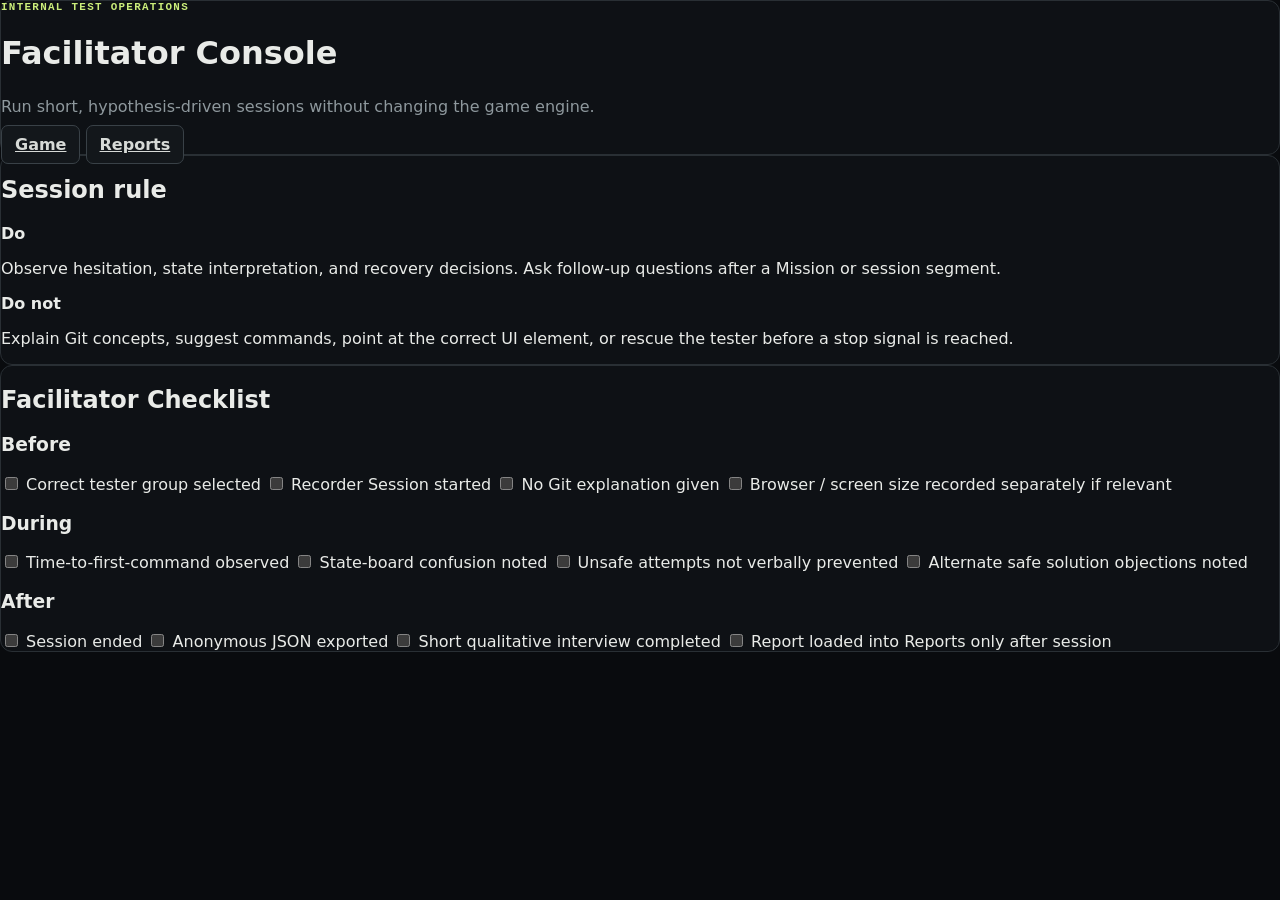
==== facilitator.html @ 0c157c48 "사내 Test Facilitator 페이지 추가" ====
<!doctype html>
<html lang="en">
<head>
  <meta charset="utf-8">
  <meta name="viewport" content="width=device-width, initial-scale=1">
  <title>Git Adventures · Facilitator</title>
  <link rel="stylesheet" href="styles.css">
  <link rel="stylesheet" href="facilitator.css">
</head>
<body>
  <main class="facilitator-shell">
    <header class="facilitator-header panel">
      <div>
        <p class="eyebrow">INTERNAL TEST OPERATIONS</p>
        <h1>Facilitator Console</h1>
        <p class="muted">Run short, hypothesis-driven sessions without changing the game engine.</p>
      </div>
      <nav class="facilitator-nav">
        <a class="button secondary" href="/">Game</a>
        <a class="button secondary" href="/reports.html">Reports</a>
      </nav>
    </header>

    <section class="panel facilitator-guide">
      <h2>Session rule</h2>
      <div class="rule-grid">
        <article><strong>Do</strong><p>Observe hesitation, state interpretation, and recovery decisions. Ask follow-up questions after a Mission or session segment.</p></article>
        <article><strong>Do not</strong><p>Explain Git concepts, suggest commands, point at the correct UI element, or rescue the tester before a stop signal is reached.</p></article>
      </div>
    </section>

    <section id="presetRoot" class="preset-grid"></section>

    <section class="panel checklist-panel">
      <h2>Facilitator Checklist</h2>
      <div class="checklist-grid">
        <div>
          <h3>Before</h3>
          <label><input type="checkbox"> Correct tester group selected</label>
          <label><input type="checkbox"> Recorder Session started</label>
          <label><input type="checkbox"> No Git explanation given</label>
          <label><input type="checkbox"> Browser / screen size recorded separately if relevant</label>
        </div>
        <div>
          <h3>During</h3>
          <label><input type="checkbox"> Time-to-first-command observed</label>
          <label><input type="checkbox"> State-board confusion noted</label>
          <label><input type="checkbox"> Unsafe attempts not verbally prevented</label>
          <label><input type="checkbox"> Alternate safe solution objections noted</label>
        </div>
        <div>
          <h3>After</h3>
          <label><input type="checkbox"> Session ended</label>
          <label><input type="checkbox"> Anonymous JSON exported</label>
          <label><input type="checkbox"> Short qualitative interview completed</label>
          <label><input type="checkbox"> Report loaded into Reports only after session</label>
        </div>
      </div>
    </section>
  </main>
  <script src="test-presets.js"></script>
  <script src="facilitator.js"></script>
</body>
</html>
---- styles.css ----
:root {
  color-scheme: dark;
  font-family: Inter, ui-sans-serif, system-ui, -apple-system, BlinkMacSystemFont, "Segoe UI", sans-serif;
  background: #090b0e;
  color: #e9ebe8;
  --bg: #090b0e;
  --surface: #0e1115;
  --surface-2: #13171b;
  --surface-3: #181d22;
  --line: #292f34;
  --line-strong: #394147;
  --text: #e9ebe8;
  --muted: #8e989d;
  --accent: #cbed7a;
  --cyan: #6bc7d3;
  --amber: #f2aa4b;
  --danger: #e65c55;
  --safe: #70d89d;
  --mono: "IBM Plex Mono", "SFMono-Regular", Consolas, "Liberation Mono", monospace;
}
* { box-sizing: border-box; }
html { background: var(--bg); }
body { margin: 0; min-height: 100vh; background: var(--bg); color: var(--text); }
button, input { font: inherit; }
button { cursor: pointer; }
[hidden] { display: none !important; }
.app-shell { width: min(1520px, calc(100% - 32px)); margin: 0 auto; padding: 22px 0 44px; }
.topbar { min-height: 54px; display: flex; justify-content: space-between; gap: 20px; align-items: center; margin-bottom: 14px; padding: 0 2px 12px; border-bottom: 1px solid var(--line); }
.topbar h1 { margin: 2px 0 0; font-family: var(--mono); font-size: clamp(1.25rem, 2.2vw, 1.8rem); letter-spacing: .03em; text-transform: uppercase; }
.topbar-actions { display: flex; gap: 8px; flex-wrap: wrap; }
.panel { background: var(--surface); border: 1px solid var(--line); border-radius: 12px; box-shadow: none; }
.hero { display: grid; grid-template-columns: 1.45fr .75fr; gap: 24px; align-items: end; padding: 18px 20px; margin-bottom: 14px; background: transparent; border-radius: 0; border-left: 3px solid var(--accent); }
.hero h2, .lesson-panel h2, .mission-panel h2, .state-panel h2, .debrief-panel h2, .track-map h2 { margin: 4px 0 8px; letter-spacing: -.025em; }
.hero h2 { font-size: clamp(1.65rem, 3vw, 2.45rem); }
.eyebrow { margin: 0; color: var(--accent); font-family: var(--mono); font-weight: 600; font-size: .68rem; letter-spacing: .12em; }
.muted { color: var(--muted); line-height: 1.6; }
.progress-label { display: flex; justify-content: space-between; color: #b6bec2; font-family: var(--mono); font-size: .78rem; margin-bottom: 7px; }
.progress-track { height: 6px; background: var(--surface-3); border-radius: 2px; overflow: hidden; }
.progress-bar { height: 100%; width: 0; background: var(--accent); border-radius: 0; transition: width .22s ease; }
.track-map { margin-bottom: 14px; padding: 20px; }
.track-map-header { display: flex; justify-content: space-between; gap: 18px; align-items: start; padding-bottom: 16px; border-bottom: 1px solid var(--line); }
.track-list { display: grid; grid-template-columns: repeat(3, minmax(0,1fr)); gap: 10px; margin-top: 16px; }
.track-card { min-height: 128px; padding: 14px; background: var(--surface-2); border: 1px solid var(--line); border-radius: 8px; }
.track-card.active { border-color: #718846; background: #111812; }
.track-card h3 { margin: 6px 0 8px; font-size: .98rem; }
.track-card p { margin: 0; color: var(--muted); font-size: .8rem; line-height: 1.5; }
.track-card .track-progress { display: block; margin-top: 14px; color: var(--cyan); font-family: var(--mono); font-size: .72rem; }
.workspace-grid { display: grid; grid-template-columns: minmax(250px,.72fr) minmax(500px,1.45fr) minmax(280px,.82fr); gap: 12px; align-items: stretch; }
.mission-panel, .state-panel { padding: 18px; }
.objective-box, .hint-box { padding: 13px 14px; border-radius: 8px; margin-top: 14px; }
.objective-box { background: #111913; border: 1px solid #354a31; }
.hint-box { background: #101519; border: 1px solid #283640; }
.objective-box p, .hint-box p { margin: 6px 0 0; color: #cbd0cd; line-height: 1.5; }
.hint-heading { display: flex; justify-content: space-between; gap: 12px; align-items: baseline; }
.hint-depth { color: var(--muted); font-family: var(--mono); font-size: .68rem; }
.text-button { margin-top: 10px; padding: 0; border: 0; background: transparent; color: var(--cyan); font-family: var(--mono); font-size: .75rem; text-decoration: underline; text-underline-offset: 3px; }
.score-strip { display: grid; grid-template-columns: 1fr 1fr; gap: 8px; margin-top: 14px; }
.score-strip > div { padding: 10px 11px; border: 1px solid var(--line); background: #0b0e11; border-radius: 7px; }
.score-strip span { display: block; color: var(--muted); font-family: var(--mono); font-size: .65rem; text-transform: uppercase; }
.score-strip strong { display: block; margin-top: 4px; font-family: var(--mono); font-size: 1.05rem; color: var(--accent); }
.mission-nav { display: flex; gap: 8px; margin-top: 20px; }
.button { border: 1px solid #8fa85c; padding: 9px 13px; border-radius: 7px; color: #0b0d09; background: var(--accent); font-weight: 700; }
.button.secondary { background: var(--surface-2); color: #d7dad7; border-color: var(--line-strong); }
.button:hover:not(:disabled) { filter: brightness(1.06); }
.button:focus-visible, input:focus-visible, .text-button:focus-visible { outline: 2px solid var(--cyan); outline-offset: 2px; }
.button:disabled { opacity: .35; cursor: not-allowed; }
.terminal-panel { overflow: hidden; min-height: 580px; display: flex; flex-direction: column; border-radius: 12px; }
.terminal-header { display: flex; align-items: center; gap: 7px; padding: 11px 14px; border-bottom: 1px solid var(--line); color: var(--muted); font-family: var(--mono); font-size: .74rem; text-transform: uppercase; letter-spacing: .05em; }
.terminal-header strong { font-weight: 500; }
.terminal-output { flex: 1; padding: 18px; overflow: auto; background: #080a0d; font-family: var(--mono); font-size: .87rem; line-height: 1.58; }
.terminal-line { margin: 0 0 8px; white-space: pre-wrap; }
.terminal-line.command { color: var(--cyan); }
.terminal-line.success { color: var(--safe); }
.terminal-line.error { color: #ff8c85; }
.terminal-line.system { color: #879198; }
.terminal-line.warning { color: var(--amber); }
.command-form { display: grid; grid-template-columns: auto 1fr auto; gap: 10px; align-items: center; padding: 13px 14px; border-top: 1px solid var(--line); background: #0c0f12; }
.prompt { color: var(--accent); font-family: var(--mono); font-weight: 700; }
.command-form input { width: 100%; border: 0; outline: none; color: #f1f3f0; background: transparent; font-family: var(--mono); }
.button.run { padding-inline: 17px; }
.state-header { display: flex; justify-content: space-between; gap: 12px; align-items: start; padding-bottom: 14px; border-bottom: 1px solid var(--line); }
.badge { padding: 4px 7px; border-radius: 4px; background: #111913; color: var(--accent); border: 1px solid #354a31; font-family: var(--mono); font-size: .68rem; }
.state-section { margin-top: 20px; }
.state-section h3 { margin-bottom: 9px; color: #aeb6ba; font-family: var(--mono); font-size: .72rem; letter-spacing: .06em; text-transform: uppercase; }
.file-list { display: grid; gap: 7px; }
.file-item { display: flex; justify-content: space-between; gap: 10px; padding: 9px 10px; border-radius: 6px; background: var(--surface-2); border: 1px solid transparent; font-family: var(--mono); font-size: .79rem; }
.file-item:hover { border-color: var(--line-strong); }
.file-item.empty { color: #626c72; font-family: inherit; }
.file-status { color: var(--cyan); }
.commit-graph { display: grid; gap: 8px; }
.commit-item { position: relative; padding-left: 22px; color: #c7cdca; font-family: var(--mono); font-size: .78rem; }
.commit-item::before { content: ""; position: absolute; left: 2px; top: 4px; width: 8px; height: 8px; border-radius: 50%; background: var(--accent); }
.commit-item:not(:last-child)::after { content: ""; position: absolute; left: 5px; top: 15px; width: 1px; height: 18px; background: var(--line-strong); }
.debrief-panel { margin-top: 12px; padding: 18px; display: grid; grid-template-columns: 1.35fr .9fr; gap: 22px; border-left: 3px solid var(--safe); }
.debrief-scores { display: grid; grid-template-columns: repeat(2,minmax(0,1fr)); gap: 8px; }
.debrief-scores > div { padding: 10px; background: #0b0e11; border: 1px solid var(--line); border-radius: 7px; }
.debrief-scores span { display: block; color: var(--muted); font-family: var(--mono); font-size: .64rem; text-transform: uppercase; }
.debrief-scores strong { display: block; margin-top: 4px; font-family: var(--mono); color: var(--safe); }
.lesson-panel { margin-top: 12px; padding: 18px; display: grid; grid-template-columns: 1fr 1fr; gap: 22px; }
.command-reference { display: grid; grid-template-columns: repeat(2,minmax(0,1fr)); gap: 8px; }
.command-chip { padding: 9px 10px; border-radius: 6px; background: #0c1013; border: 1px solid var(--line); }
.command-chip code { color: var(--cyan); font-family: var(--mono); }
.command-chip span { display: block; color: #7e898f; font-size: .73rem; margin-top: 4px; }
@media (max-width: 1080px) {
  .workspace-grid { grid-template-columns: 1fr 1fr; }
  .terminal-panel { grid-column: 1 / -1; grid-row: 1; }
  .hero, .lesson-panel, .debrief-panel { grid-template-columns: 1fr; }
  .track-list { grid-template-columns: repeat(2,minmax(0,1fr)); }
}
@media (max-width: 720px) {
  .app-shell { width: min(100% - 18px,1520px); padding-top: 14px; }
  .topbar { align-items: flex-start; flex-direction: column; }
  .workspace-grid { grid-template-columns: 1fr; }
  .terminal-panel { grid-column: auto; min-height: 500px; }
  .command-reference, .track-list { grid-template-columns: 1fr; }
  .hero { padding-inline: 14px; }
  .score-strip, .debrief-scores { grid-template-columns: 1fr 1fr; }
}
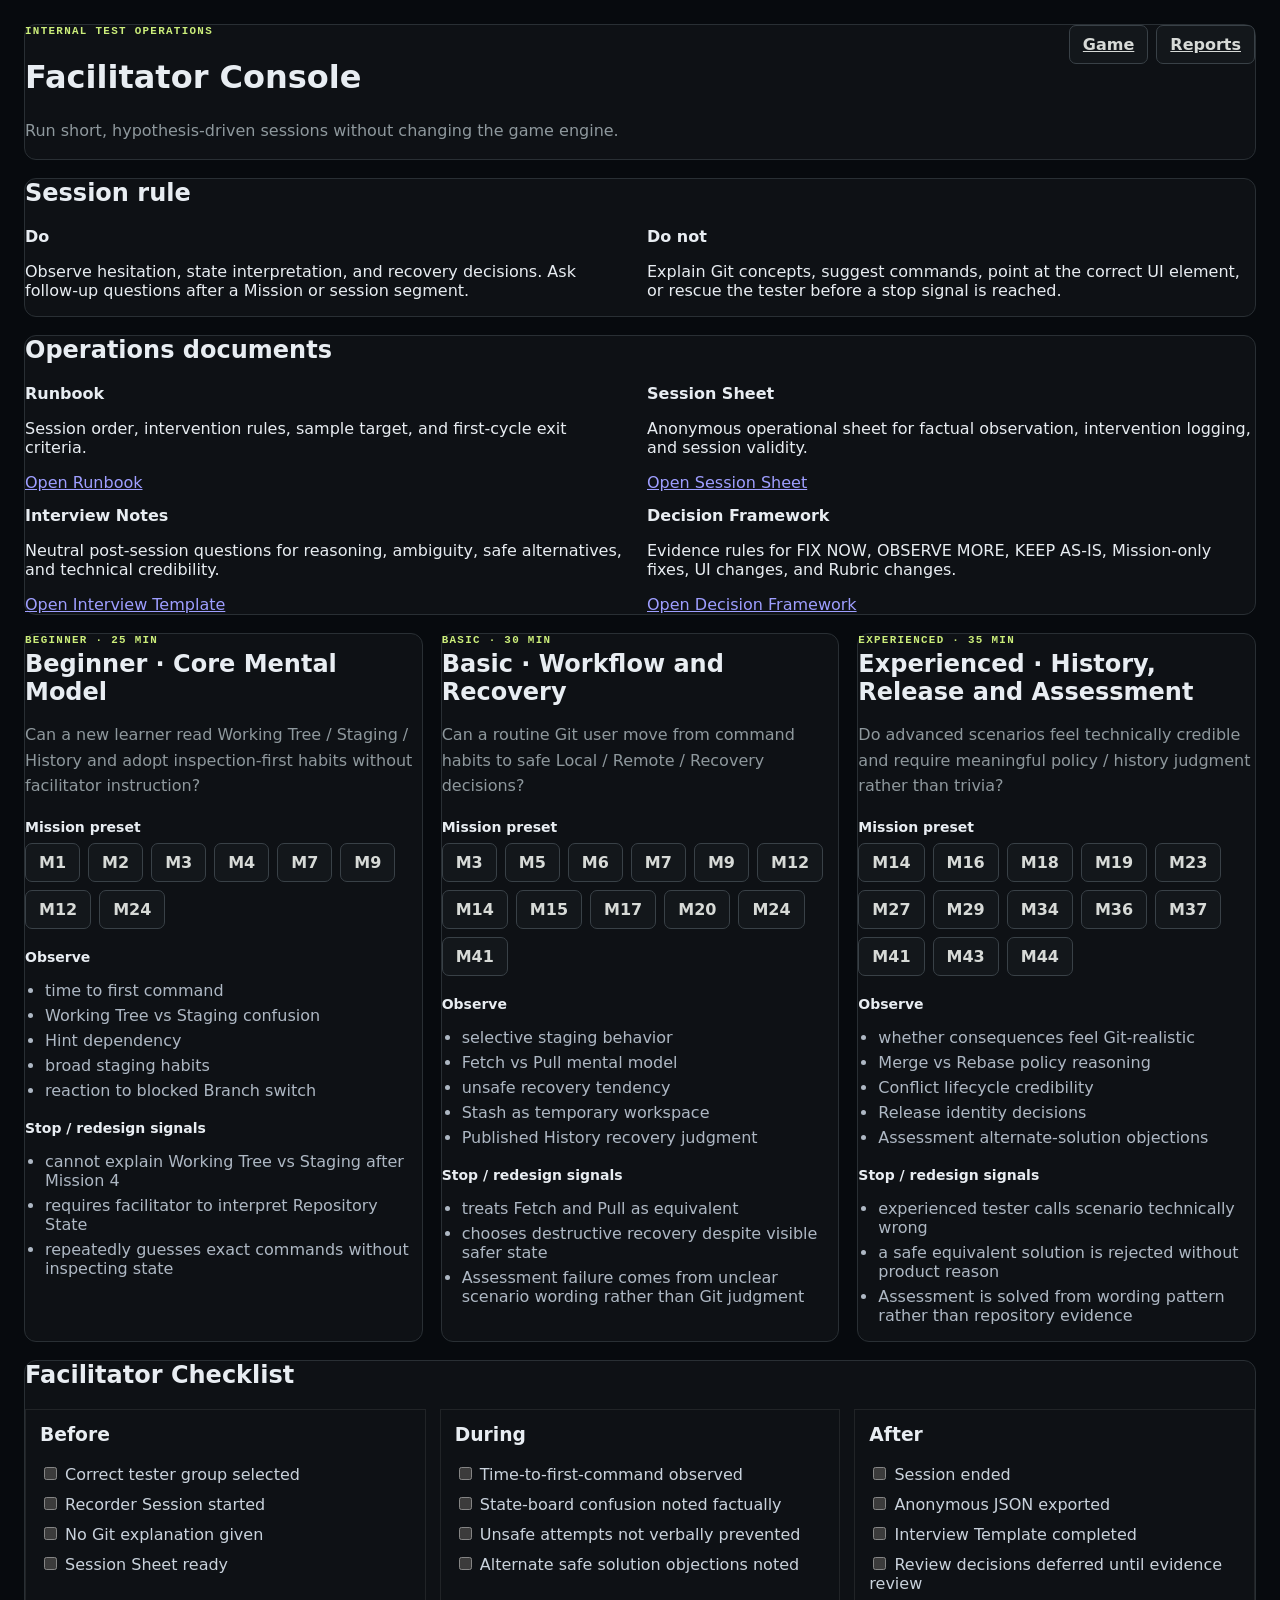
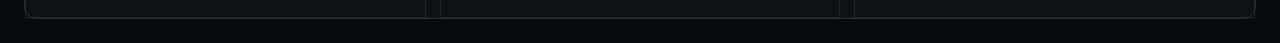
==== commit 1a4350f3: "Facilitator Console에 운영 문서 세트 연결" ====
--- a/facilitator.html
+++ b/facilitator.html
@@ -29,6 +29,16 @@
       </div>
     </section>
 
+    <section class="panel facilitator-guide">
+      <h2>Operations documents</h2>
+      <div class="rule-grid">
+        <article><strong>Runbook</strong><p>Session order, intervention rules, sample target, and first-cycle exit criteria.</p><a href="/docs/first-internal-test-cycle.md">Open Runbook</a></article>
+        <article><strong>Session Sheet</strong><p>Anonymous operational sheet for factual observation, intervention logging, and session validity.</p><a href="/docs/test-session-sheet.md">Open Session Sheet</a></article>
+        <article><strong>Interview Notes</strong><p>Neutral post-session questions for reasoning, ambiguity, safe alternatives, and technical credibility.</p><a href="/docs/interview-note-template.md">Open Interview Template</a></article>
+        <article><strong>Decision Framework</strong><p>Evidence rules for FIX NOW, OBSERVE MORE, KEEP AS-IS, Mission-only fixes, UI changes, and Rubric changes.</p><a href="/docs/result-review-decision-framework.md">Open Decision Framework</a></article>
+      </div>
+    </section>
+
     <section id="presetRoot" class="preset-grid"></section>
 
     <section class="panel checklist-panel">
@@ -39,12 +49,12 @@
           <label><input type="checkbox"> Correct tester group selected</label>
           <label><input type="checkbox"> Recorder Session started</label>
           <label><input type="checkbox"> No Git explanation given</label>
-          <label><input type="checkbox"> Browser / screen size recorded separately if relevant</label>
+          <label><input type="checkbox"> Session Sheet ready</label>
         </div>
         <div>
           <h3>During</h3>
           <label><input type="checkbox"> Time-to-first-command observed</label>
-          <label><input type="checkbox"> State-board confusion noted</label>
+          <label><input type="checkbox"> State-board confusion noted factually</label>
           <label><input type="checkbox"> Unsafe attempts not verbally prevented</label>
           <label><input type="checkbox"> Alternate safe solution objections noted</label>
         </div>
@@ -52,8 +62,8 @@
           <h3>After</h3>
           <label><input type="checkbox"> Session ended</label>
           <label><input type="checkbox"> Anonymous JSON exported</label>
-          <label><input type="checkbox"> Short qualitative interview completed</label>
-          <label><input type="checkbox"> Report loaded into Reports only after session</label>
+          <label><input type="checkbox"> Interview Template completed</label>
+          <label><input type="checkbox"> Review decisions deferred until evidence review</label>
         </div>
       </div>
     </section>
--- a/facilitator.css
+++ b/facilitator.css
@@ -0,0 +1 @@
+body{background:#070a0e;color:#e8edf2}.facilitator-shell{max-width:1440px;margin:0 auto;padding:24px;display:grid;gap:18px}.facilitator-header{display:flex;justify-content:space-between;gap:20px;align-items:flex-start}.facilitator-nav{display:flex;gap:8px;flex-wrap:wrap}.facilitator-guide h2,.checklist-panel h2{margin-top:0}.rule-grid,.checklist-grid{display:grid;grid-template-columns:repeat(2,minmax(0,1fr));gap:14px}.preset-grid{display:grid;grid-template-columns:repeat(3,minmax(0,1fr));gap:18px}.preset-card h2{margin:4px 0 10px}.preset-card h3{margin:20px 0 8px;font-size:14px}.preset-card ul{padding-left:20px;color:#aeb8c4}.preset-card li{margin:6px 0}.mission-buttons{display:flex;flex-wrap:wrap;gap:8px}.mission-jump{min-width:52px}.checklist-grid{grid-template-columns:repeat(3,minmax(0,1fr))}.checklist-grid>div{border:1px solid rgba(255,255,255,.08);padding:14px}.checklist-grid h3{margin-top:0}.checklist-grid label{display:block;margin:10px 0;color:#c9d2dc}@media(max-width:1000px){.preset-grid,.checklist-grid{grid-template-columns:1fr}.rule-grid{grid-template-columns:1fr}.facilitator-header{flex-direction:column}}
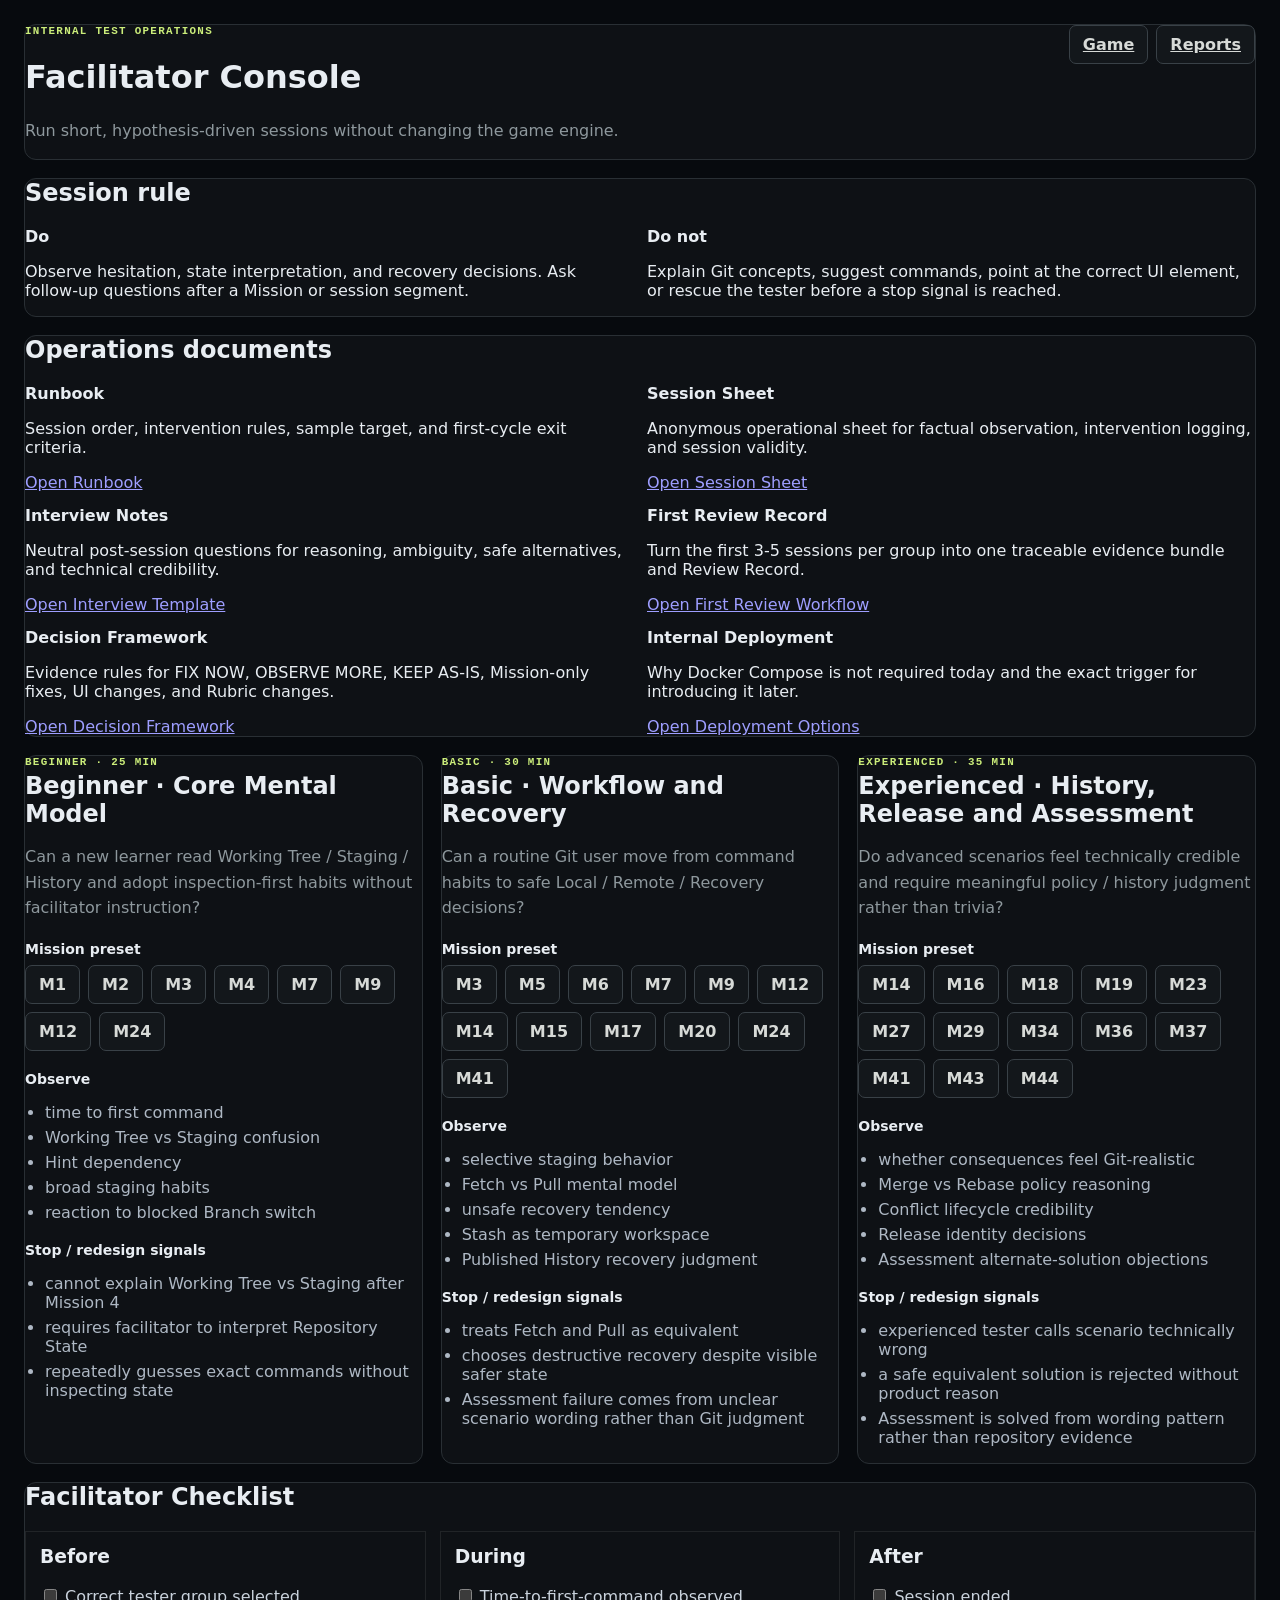
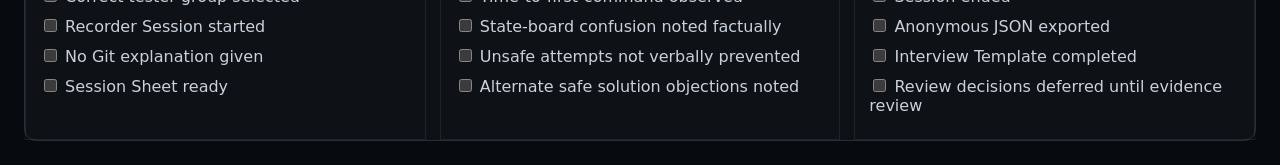
==== commit 8b80fbc2: "Facilitator Console에 Review/Deployment 문서 연결" ====
--- a/facilitator.html
+++ b/facilitator.html
@@ -35,7 +35,9 @@
         <article><strong>Runbook</strong><p>Session order, intervention rules, sample target, and first-cycle exit criteria.</p><a href="/docs/first-internal-test-cycle.md">Open Runbook</a></article>
         <article><strong>Session Sheet</strong><p>Anonymous operational sheet for factual observation, intervention logging, and session validity.</p><a href="/docs/test-session-sheet.md">Open Session Sheet</a></article>
         <article><strong>Interview Notes</strong><p>Neutral post-session questions for reasoning, ambiguity, safe alternatives, and technical credibility.</p><a href="/docs/interview-note-template.md">Open Interview Template</a></article>
+        <article><strong>First Review Record</strong><p>Turn the first 3-5 sessions per group into one traceable evidence bundle and Review Record.</p><a href="/docs/first-review-record-workflow.md">Open First Review Workflow</a></article>
         <article><strong>Decision Framework</strong><p>Evidence rules for FIX NOW, OBSERVE MORE, KEEP AS-IS, Mission-only fixes, UI changes, and Rubric changes.</p><a href="/docs/result-review-decision-framework.md">Open Decision Framework</a></article>
+        <article><strong>Internal Deployment</strong><p>Why Docker Compose is not required today and the exact trigger for introducing it later.</p><a href="/docs/internal-deployment-options.md">Open Deployment Options</a></article>
       </div>
     </section>
 
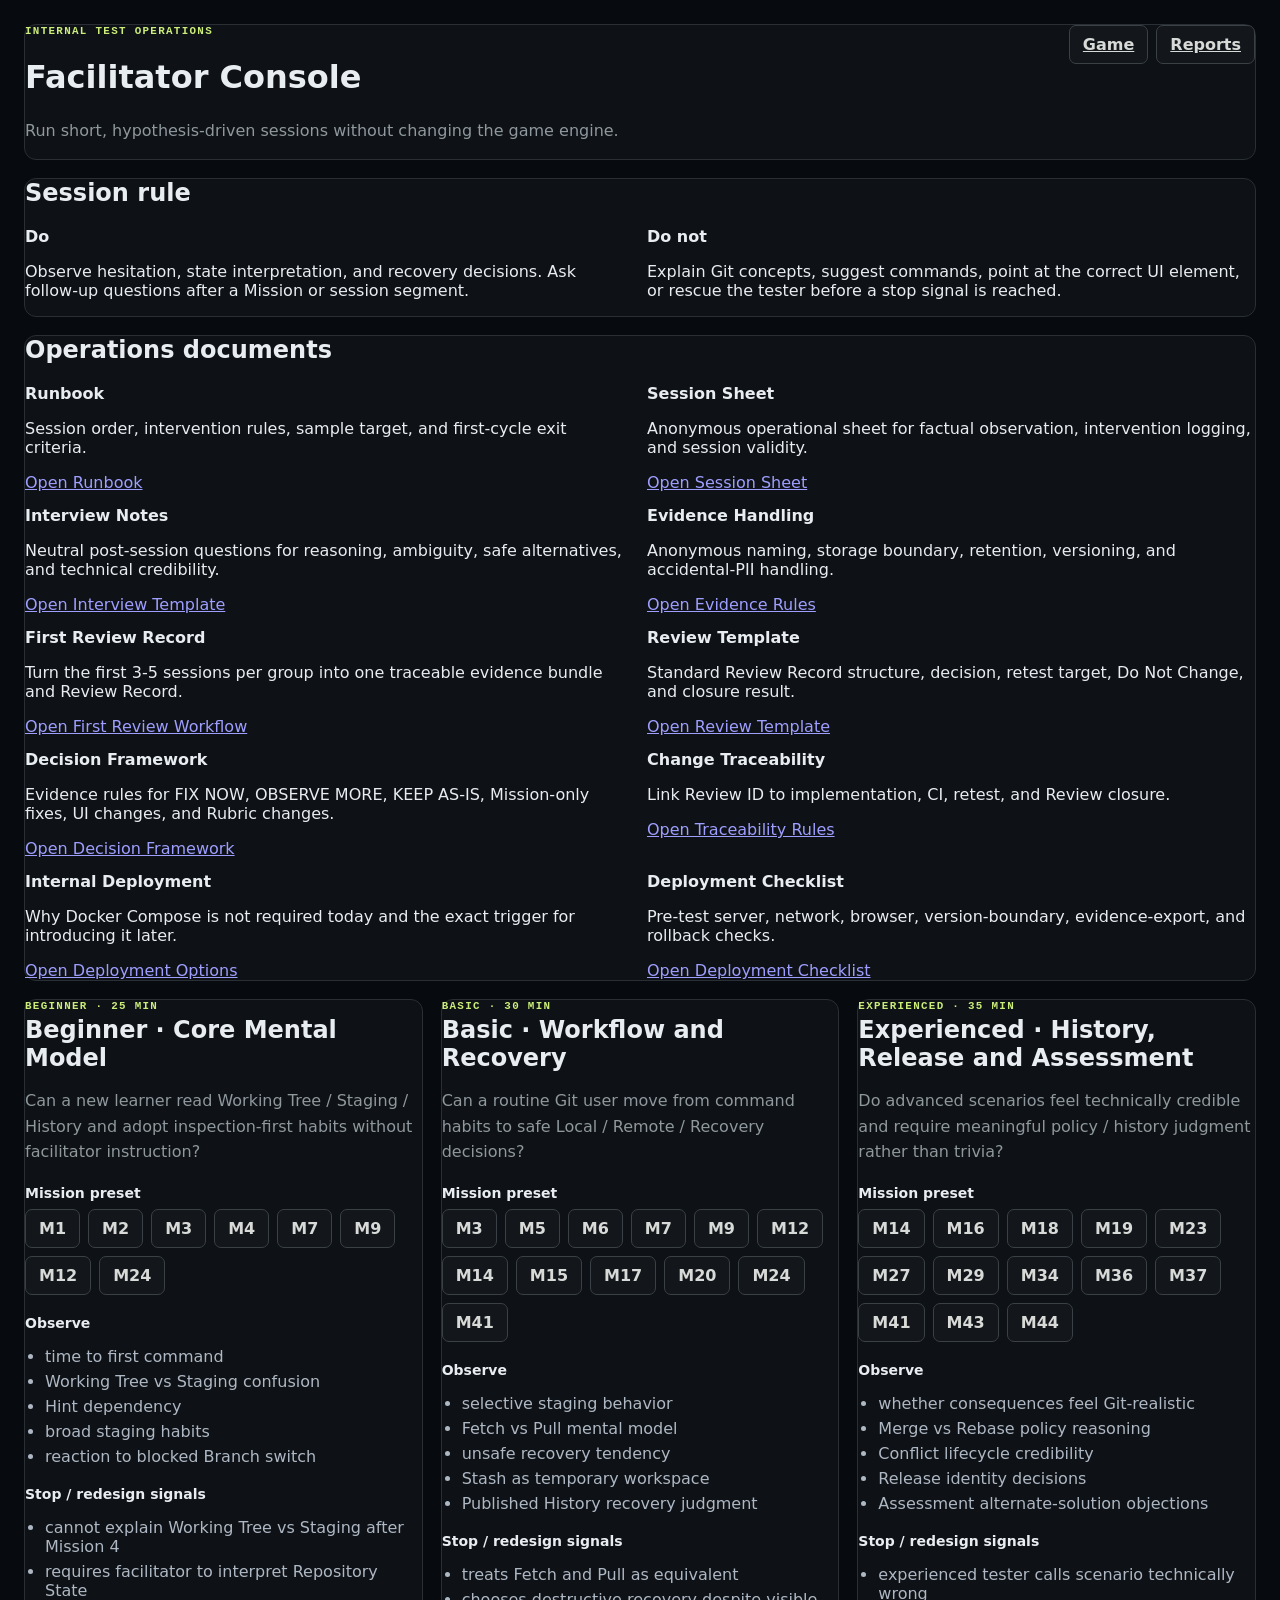
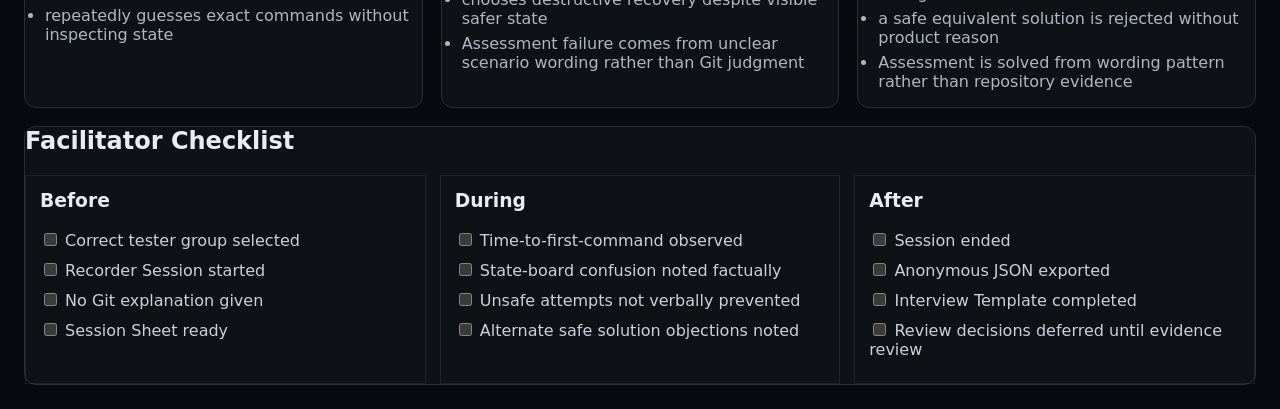
==== commit 67a46613: "Facilitator Console에 추가 운영 문서 연결" ====
--- a/facilitator.html
+++ b/facilitator.html
@@ -35,9 +35,13 @@
         <article><strong>Runbook</strong><p>Session order, intervention rules, sample target, and first-cycle exit criteria.</p><a href="/docs/first-internal-test-cycle.md">Open Runbook</a></article>
         <article><strong>Session Sheet</strong><p>Anonymous operational sheet for factual observation, intervention logging, and session validity.</p><a href="/docs/test-session-sheet.md">Open Session Sheet</a></article>
         <article><strong>Interview Notes</strong><p>Neutral post-session questions for reasoning, ambiguity, safe alternatives, and technical credibility.</p><a href="/docs/interview-note-template.md">Open Interview Template</a></article>
+        <article><strong>Evidence Handling</strong><p>Anonymous naming, storage boundary, retention, versioning, and accidental-PII handling.</p><a href="/docs/internal-evidence-handling.md">Open Evidence Rules</a></article>
         <article><strong>First Review Record</strong><p>Turn the first 3-5 sessions per group into one traceable evidence bundle and Review Record.</p><a href="/docs/first-review-record-workflow.md">Open First Review Workflow</a></article>
+        <article><strong>Review Template</strong><p>Standard Review Record structure, decision, retest target, Do Not Change, and closure result.</p><a href="/docs/review-record-template.md">Open Review Template</a></article>
         <article><strong>Decision Framework</strong><p>Evidence rules for FIX NOW, OBSERVE MORE, KEEP AS-IS, Mission-only fixes, UI changes, and Rubric changes.</p><a href="/docs/result-review-decision-framework.md">Open Decision Framework</a></article>
+        <article><strong>Change Traceability</strong><p>Link Review ID to implementation, CI, retest, and Review closure.</p><a href="/docs/review-record-to-change-traceability.md">Open Traceability Rules</a></article>
         <article><strong>Internal Deployment</strong><p>Why Docker Compose is not required today and the exact trigger for introducing it later.</p><a href="/docs/internal-deployment-options.md">Open Deployment Options</a></article>
+        <article><strong>Deployment Checklist</strong><p>Pre-test server, network, browser, version-boundary, evidence-export, and rollback checks.</p><a href="/docs/internal-deployment-checklist.md">Open Deployment Checklist</a></article>
       </div>
     </section>
 
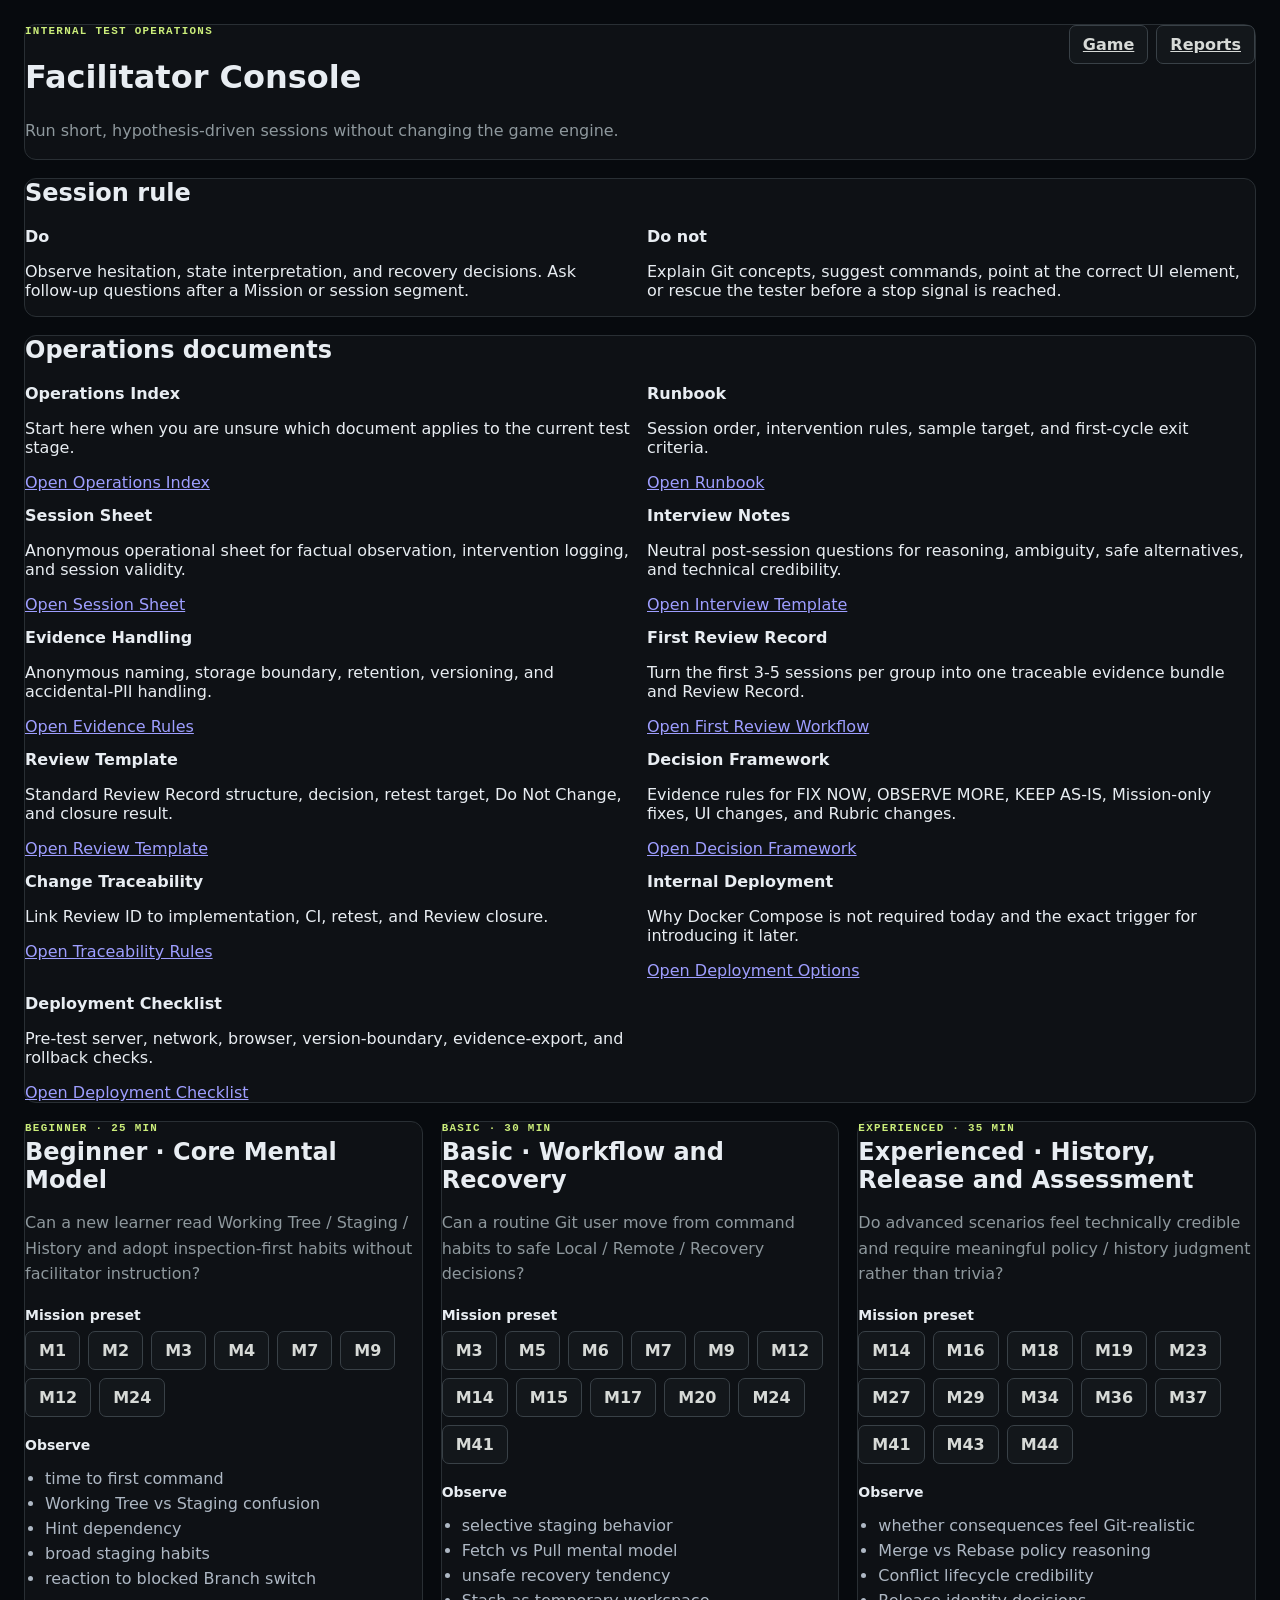
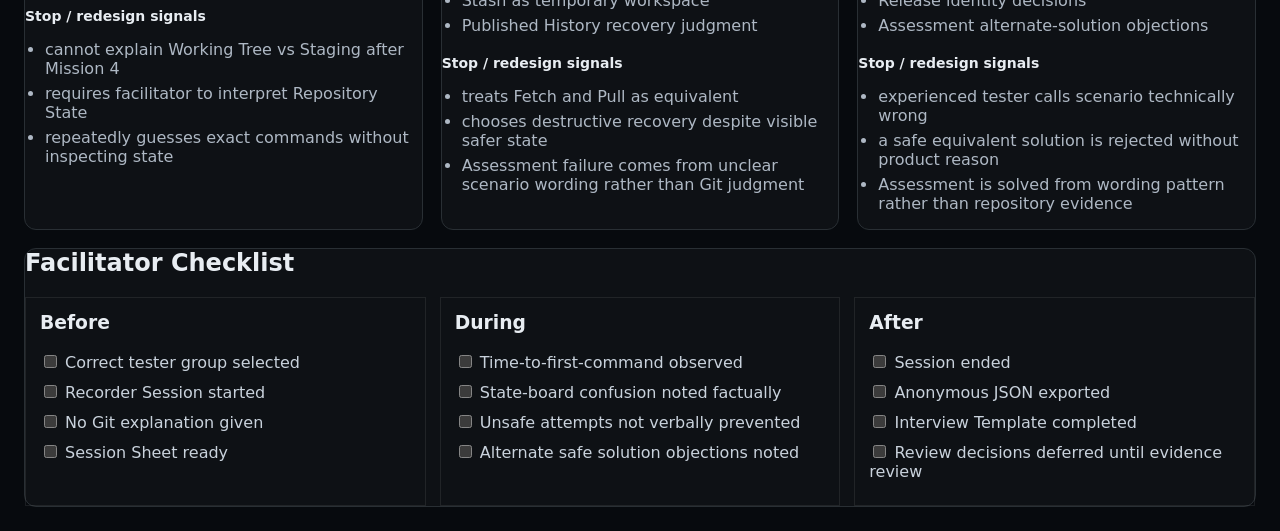
==== commit 12430c89: "Facilitator Console에 Operations Index 연결" ====
--- a/facilitator.html
+++ b/facilitator.html
@@ -32,6 +32,7 @@
     <section class="panel facilitator-guide">
       <h2>Operations documents</h2>
       <div class="rule-grid">
+        <article><strong>Operations Index</strong><p>Start here when you are unsure which document applies to the current test stage.</p><a href="/docs/internal-test-operations-index.md">Open Operations Index</a></article>
         <article><strong>Runbook</strong><p>Session order, intervention rules, sample target, and first-cycle exit criteria.</p><a href="/docs/first-internal-test-cycle.md">Open Runbook</a></article>
         <article><strong>Session Sheet</strong><p>Anonymous operational sheet for factual observation, intervention logging, and session validity.</p><a href="/docs/test-session-sheet.md">Open Session Sheet</a></article>
         <article><strong>Interview Notes</strong><p>Neutral post-session questions for reasoning, ambiguity, safe alternatives, and technical credibility.</p><a href="/docs/interview-note-template.md">Open Interview Template</a></article>
